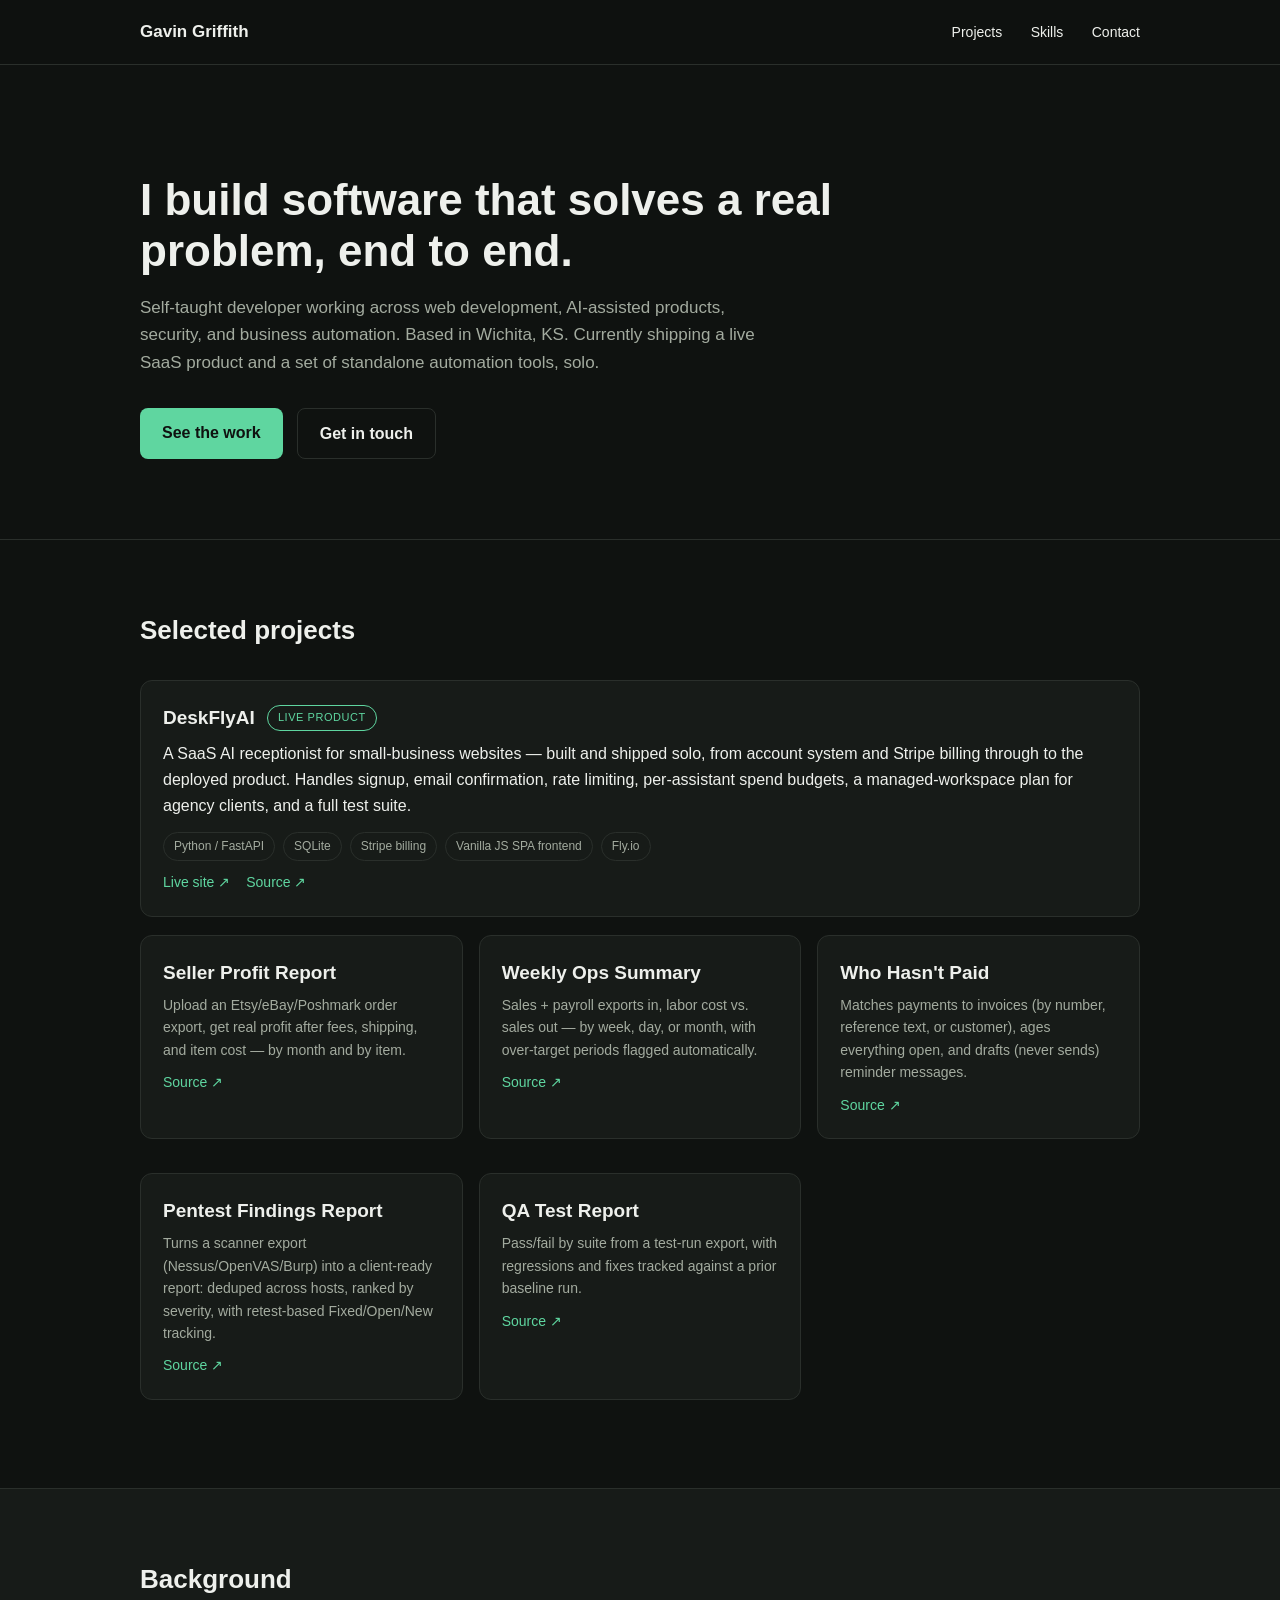
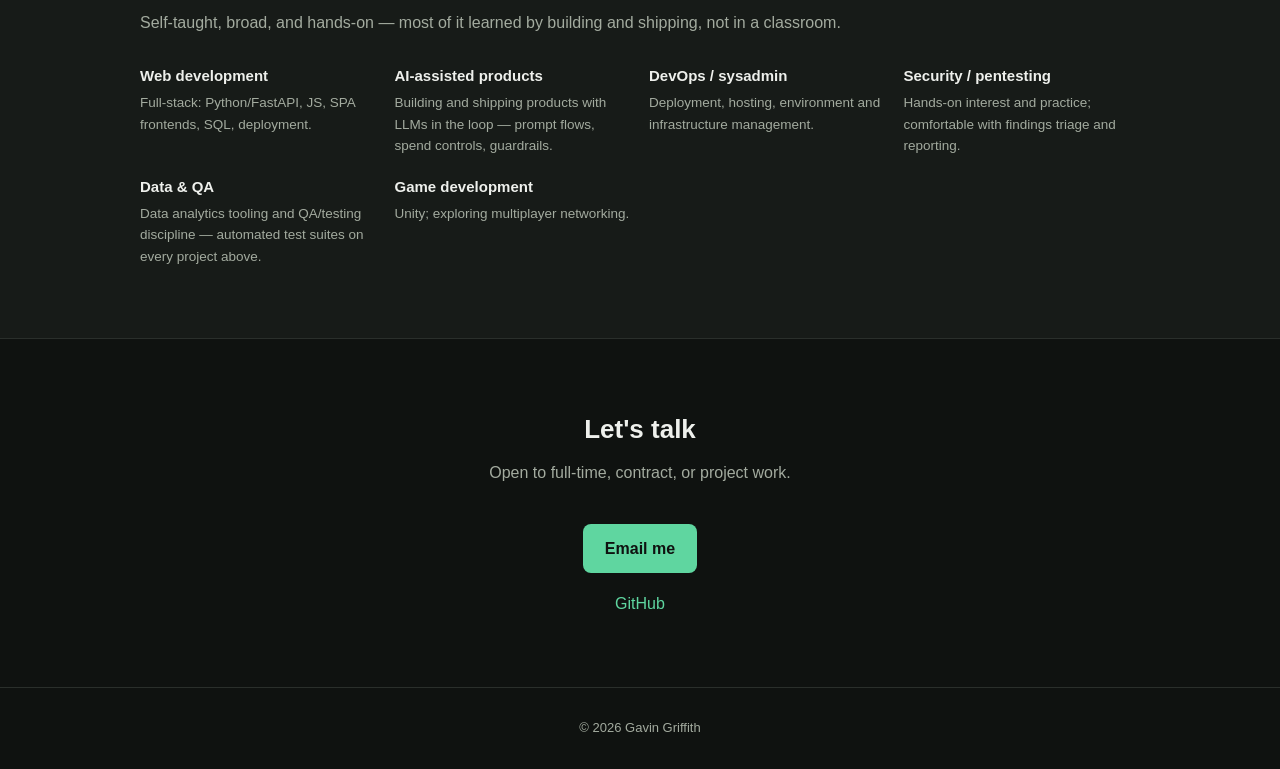
==== index.html @ de85bb3a "Portfolio site: DeskFlyAI + the five standalone tools Co-Authored-By: Claude Sonnet 5 <noreply@anthr" ====
<!doctype html>
<html lang="en">
<head>
<meta charset="utf-8">
<meta name="viewport" content="width=device-width, initial-scale=1">
<title>Gavin Griffith — Software Developer</title>
<meta name="description" content="Self-taught software developer: web, AI-assisted products, security, and automation tooling.">
<link rel="stylesheet" href="style.css">
</head>
<body>
<header class="site-header">
  <div class="wrap">
    <span class="logo">Gavin Griffith</span>
    <nav>
      <a href="#projects">Projects</a>
      <a href="#skills">Skills</a>
      <a href="#contact">Contact</a>
    </nav>
  </div>
</header>

<section class="hero">
  <div class="wrap">
    <h1>I build software that solves a real problem, end to end.</h1>
    <p class="lede">Self-taught developer working across web development, AI-assisted products, security, and
      business automation. Based in Wichita, KS. Currently shipping a live SaaS product and a set of
      standalone automation tools, solo.</p>
    <div class="cta-row">
      <a class="btn" href="#projects">See the work</a>
      <a class="btn btn-outline" href="#contact">Get in touch</a>
    </div>
  </div>
</section>

<section id="projects" class="section">
  <div class="wrap">
    <h2>Selected projects</h2>

    <article class="project featured">
      <div class="project-head">
        <h3>DeskFlyAI</h3>
        <span class="tag">Live product</span>
      </div>
      <p>A SaaS AI receptionist for small-business websites — built and shipped solo, from account system
        and Stripe billing through to the deployed product. Handles signup, email confirmation, rate
        limiting, per-assistant spend budgets, a managed-workspace plan for agency clients, and a full
        test suite.</p>
      <ul class="stack">
        <li>Python / FastAPI</li><li>SQLite</li><li>Stripe billing</li><li>Vanilla JS SPA frontend</li><li>Fly.io</li>
      </ul>
      <div class="links">
        <a href="https://deskflyai.com" target="_blank" rel="noopener">Live site ↗</a>
        <a href="https://github.com/darth-hash5474/deskflyai" target="_blank" rel="noopener">Source ↗</a>
      </div>
    </article>

    <div class="project-grid">
      <article class="project">
        <h3>Seller Profit Report</h3>
        <p>Upload an Etsy/eBay/Poshmark order export, get real profit after fees, shipping, and item cost —
          by month and by item.</p>
        <div class="links"><a href="https://github.com/darth-hash5474/seller-profit" target="_blank" rel="noopener">Source ↗</a></div>
      </article>
      <article class="project">
        <h3>Weekly Ops Summary</h3>
        <p>Sales + payroll exports in, labor cost vs. sales out — by week, day, or month, with over-target
          periods flagged automatically.</p>
        <div class="links"><a href="https://github.com/darth-hash5474/labor-vs-sales" target="_blank" rel="noopener">Source ↗</a></div>
      </article>
      <article class="project">
        <h3>Who Hasn't Paid</h3>
        <p>Matches payments to invoices (by number, reference text, or customer), ages everything open, and
          drafts (never sends) reminder messages.</p>
        <div class="links"><a href="https://github.com/darth-hash5474/unpaid-invoices" target="_blank" rel="noopener">Source ↗</a></div>
      </article>
      <article class="project">
        <h3>Pentest Findings Report</h3>
        <p>Turns a scanner export (Nessus/OpenVAS/Burp) into a client-ready report: deduped across hosts,
          ranked by severity, with retest-based Fixed/Open/New tracking.</p>
        <div class="links"><a href="https://github.com/darth-hash5474/pentest-report" target="_blank" rel="noopener">Source ↗</a></div>
      </article>
      <article class="project">
        <h3>QA Test Report</h3>
        <p>Pass/fail by suite from a test-run export, with regressions and fixes tracked against a prior
          baseline run.</p>
        <div class="links"><a href="https://github.com/darth-hash5474/qa-test" target="_blank" rel="noopener">Source ↗</a></div>
      </article>
    </div>
  </div>
</section>

<section id="skills" class="section alt">
  <div class="wrap">
    <h2>Background</h2>
    <p class="muted">Self-taught, broad, and hands-on — most of it learned by building and shipping, not
      in a classroom.</p>
    <div class="skill-grid">
      <div class="skill"><h4>Web development</h4><p>Full-stack: Python/FastAPI, JS, SPA frontends, SQL, deployment.</p></div>
      <div class="skill"><h4>AI-assisted products</h4><p>Building and shipping products with LLMs in the loop — prompt flows, spend controls, guardrails.</p></div>
      <div class="skill"><h4>DevOps / sysadmin</h4><p>Deployment, hosting, environment and infrastructure management.</p></div>
      <div class="skill"><h4>Security / pentesting</h4><p>Hands-on interest and practice; comfortable with findings triage and reporting.</p></div>
      <div class="skill"><h4>Data & QA</h4><p>Data analytics tooling and QA/testing discipline — automated test suites on every project above.</p></div>
      <div class="skill"><h4>Game development</h4><p>Unity; exploring multiplayer networking.</p></div>
    </div>
  </div>
</section>

<section id="contact" class="section">
  <div class="wrap center">
    <h2>Let's talk</h2>
    <p class="muted">Open to full-time, contract, or project work.</p>
    <a class="btn" href="mailto:gavingriffith212@gmail.com">Email me</a>
    <p class="social"><a href="https://github.com/darth-hash5474" target="_blank" rel="noopener">GitHub</a></p>
  </div>
</section>

<footer class="site-footer"><div class="wrap">© <span id="year"></span> Gavin Griffith</div></footer>
<script>document.getElementById("year").textContent = new Date().getFullYear();</script>
</body>
</html>
---- style.css ----
:root{--bg:#0f1210;--panel:#171b18;--ink:#eef0ec;--sub:#a3ab9f;--line:#2a2f2b;--accent:#5fd6a0;}
*{box-sizing:border-box;margin:0;padding:0}
body{background:var(--bg);color:var(--ink);font:16px/1.6 -apple-system,BlinkMacSystemFont,"Segoe UI",Roboto,Helvetica,Arial,sans-serif}
.wrap{max-width:1040px;margin:0 auto;padding:0 20px}
a{color:var(--accent);text-decoration:none}
a:hover{text-decoration:underline}
.site-header{position:sticky;top:0;background:rgba(15,18,16,.9);backdrop-filter:blur(6px);border-bottom:1px solid var(--line);z-index:10}
.site-header .wrap{display:flex;align-items:center;justify-content:space-between;height:64px}
.logo{font-weight:700;font-size:17px}
nav a{color:var(--ink);margin-left:24px;font-size:14px}
.hero{padding:110px 0 80px;text-align:left;border-bottom:1px solid var(--line)}
.hero h1{font-size:clamp(28px,5vw,44px);font-weight:800;max-width:760px;line-height:1.15}
.hero .lede{color:var(--sub);max-width:620px;margin-top:18px;font-size:17px}
.cta-row{margin-top:32px;display:flex;gap:14px;flex-wrap:wrap}
.btn{display:inline-block;background:var(--accent);color:#0f1210;font-weight:700;padding:12px 22px;border-radius:8px}
.btn:hover{opacity:.9;text-decoration:none}
.btn-outline{background:transparent;border:1px solid var(--line);color:var(--ink)}
.section{padding:70px 0}
.section.alt{background:var(--panel);border-top:1px solid var(--line);border-bottom:1px solid var(--line)}
.section h2{font-size:26px;margin-bottom:10px}
.muted{color:var(--sub);margin-bottom:28px}
.project{background:var(--panel);border:1px solid var(--line);border-radius:12px;padding:22px;margin-bottom:18px}
.project.featured{margin-top:28px}
.project-head{display:flex;align-items:center;gap:12px;margin-bottom:8px}
.project h3{font-size:19px}
.tag{font-size:11px;text-transform:uppercase;letter-spacing:.05em;color:var(--accent);border:1px solid var(--accent);border-radius:999px;padding:3px 10px}
.stack{display:flex;flex-wrap:wrap;gap:8px;list-style:none;margin:14px 0 10px}
.stack li{font-size:12px;color:var(--sub);border:1px solid var(--line);border-radius:999px;padding:4px 10px}
.links{display:flex;gap:16px;margin-top:10px;font-size:14px}
.project-grid{display:grid;grid-template-columns:repeat(auto-fit,minmax(260px,1fr));gap:16px;margin-top:16px}
.project-grid .project p{color:var(--sub);font-size:14px;margin-top:6px}
.skill-grid{display:grid;grid-template-columns:repeat(auto-fit,minmax(220px,1fr));gap:18px}
.skill h4{font-size:15px;margin-bottom:4px}
.skill p{color:var(--sub);font-size:13.5px}
.center{text-align:center}
.center .btn{margin-top:10px}
.social{margin-top:18px;color:var(--sub)}
.site-footer{padding:30px 0;color:var(--sub);font-size:13px;text-align:center;border-top:1px solid var(--line)}
@media (max-width:600px){ nav a{margin-left:14px;font-size:13px} .hero{padding:90px 0 60px} }
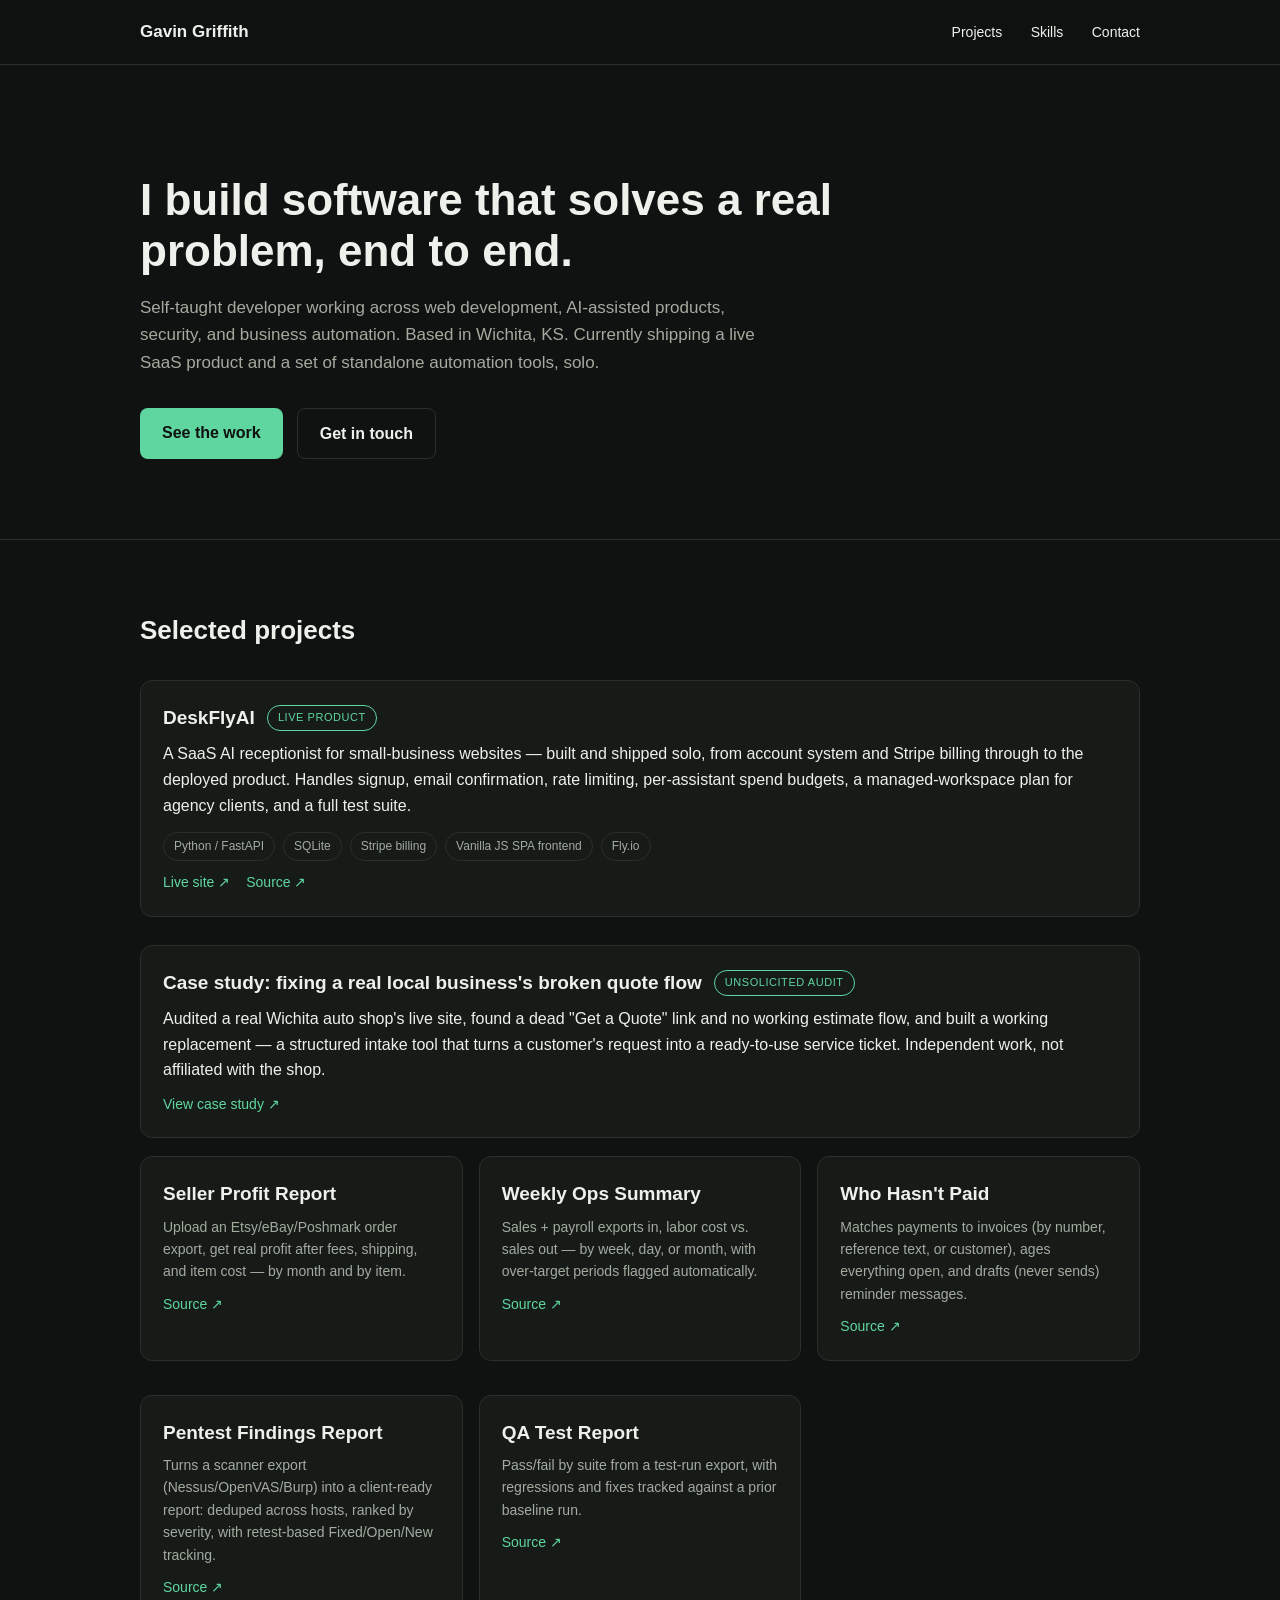
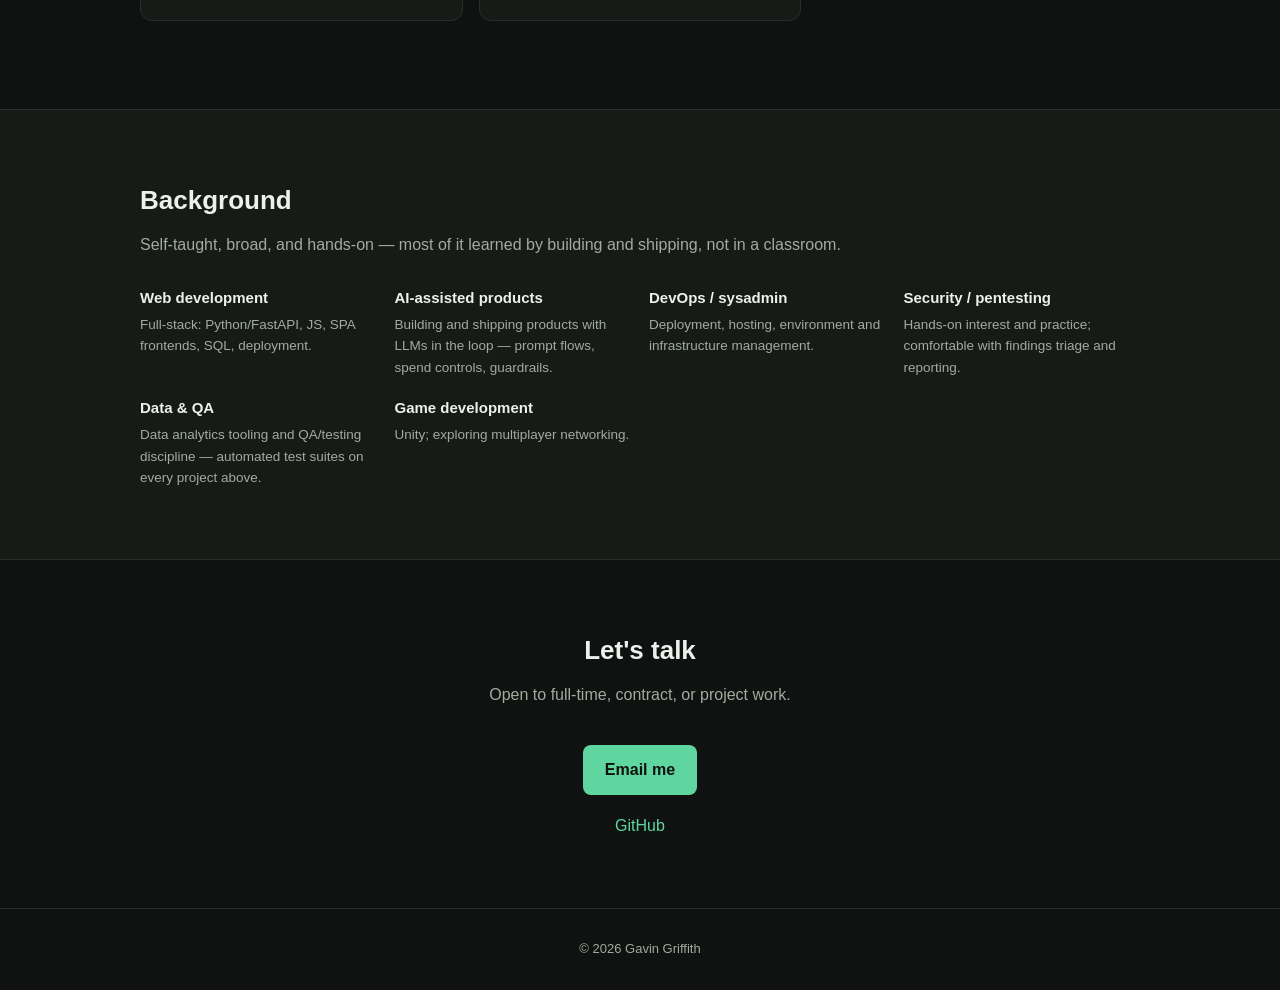
==== commit a4f07eb3: "Add case study: fixing a broken quote-request flow for a real local shop Co-Authored-By: Claude Sonn" ====
--- a/index.html
+++ b/index.html
@@ -51,6 +51,19 @@
       <div class="links">
         <a href="https://deskflyai.com" target="_blank" rel="noopener">Live site ↗</a>
         <a href="https://github.com/darth-hash5474/deskflyai" target="_blank" rel="noopener">Source ↗</a>
+      </div>
+    </article>
+
+    <article class="project featured">
+      <div class="project-head">
+        <h3>Case study: fixing a real local business's broken quote flow</h3>
+        <span class="tag">Unsolicited audit</span>
+      </div>
+      <p>Audited a real Wichita auto shop's live site, found a dead "Get a Quote" link and no working
+        estimate flow, and built a working replacement — a structured intake tool that turns a customer's
+        request into a ready-to-use service ticket. Independent work, not affiliated with the shop.</p>
+      <div class="links">
+        <a href="case-studies/the-garage/" target="_blank" rel="noopener">View case study ↗</a>
       </div>
     </article>
 
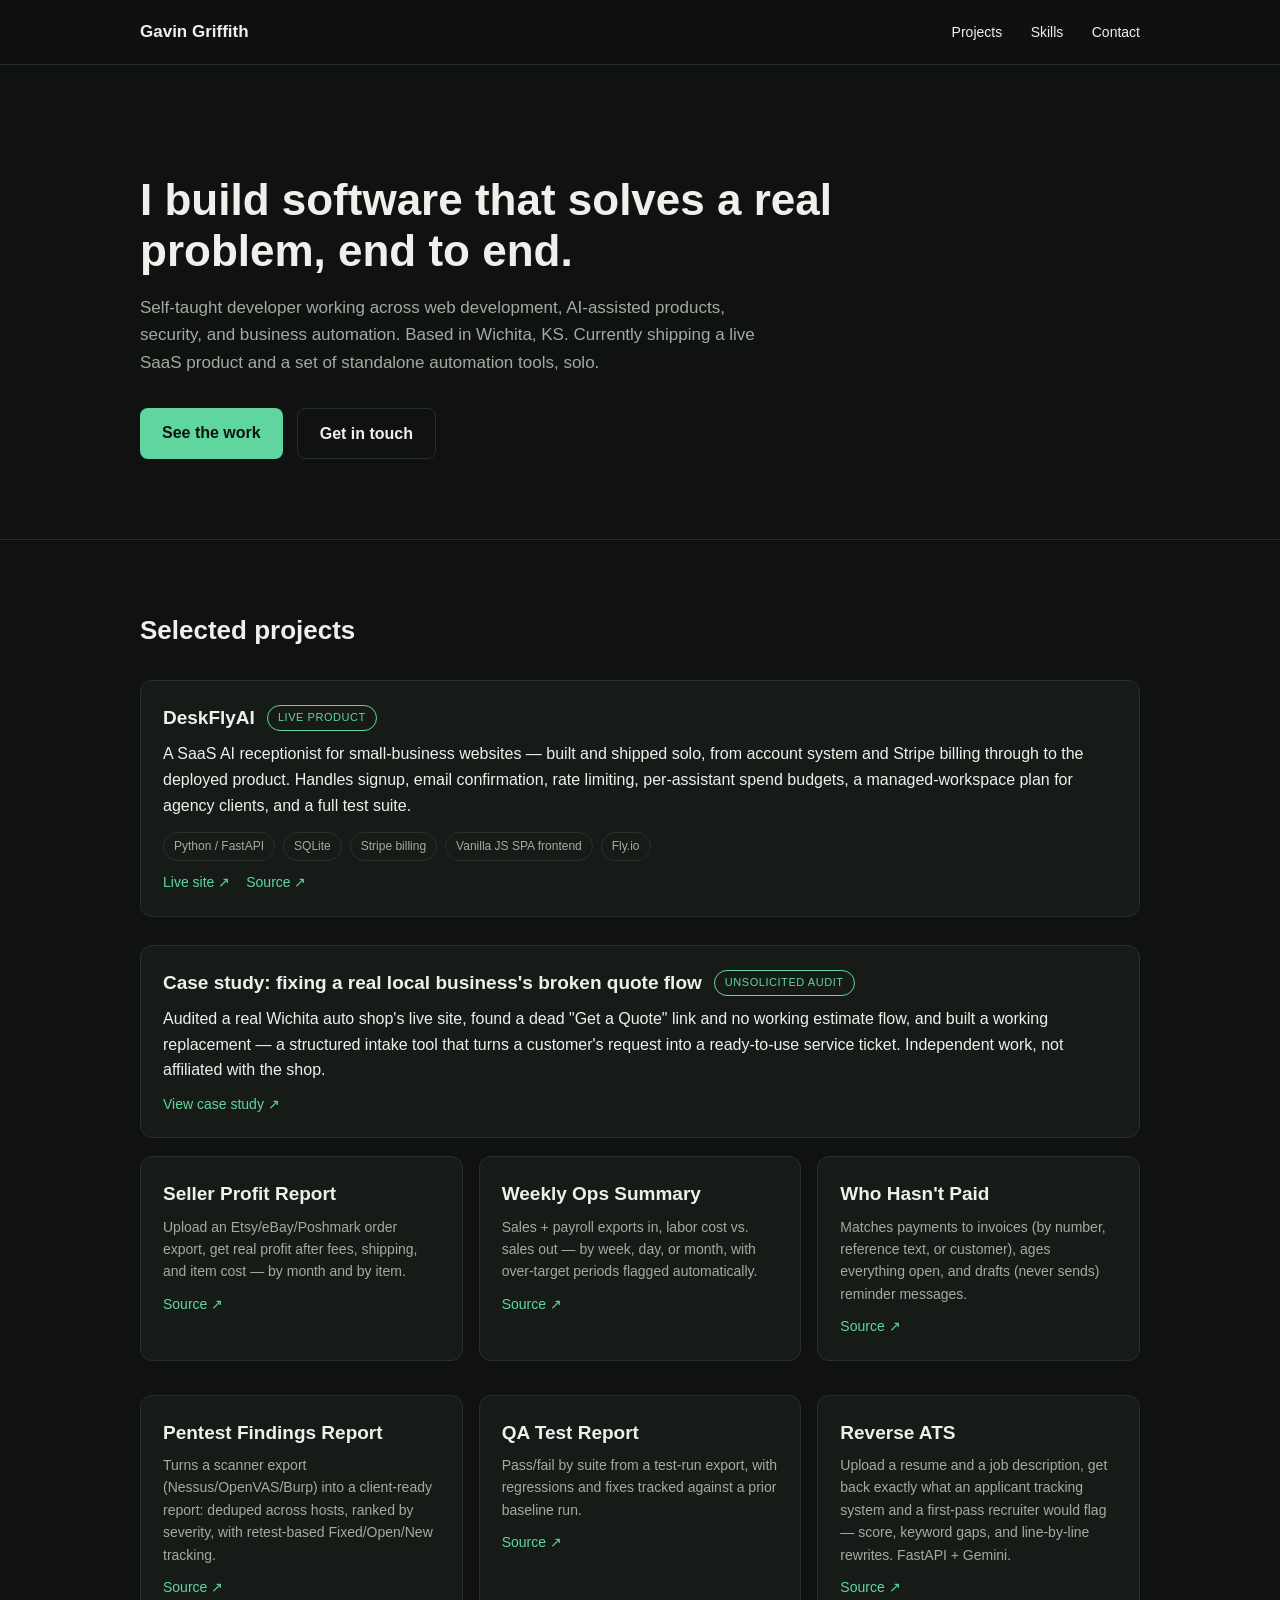
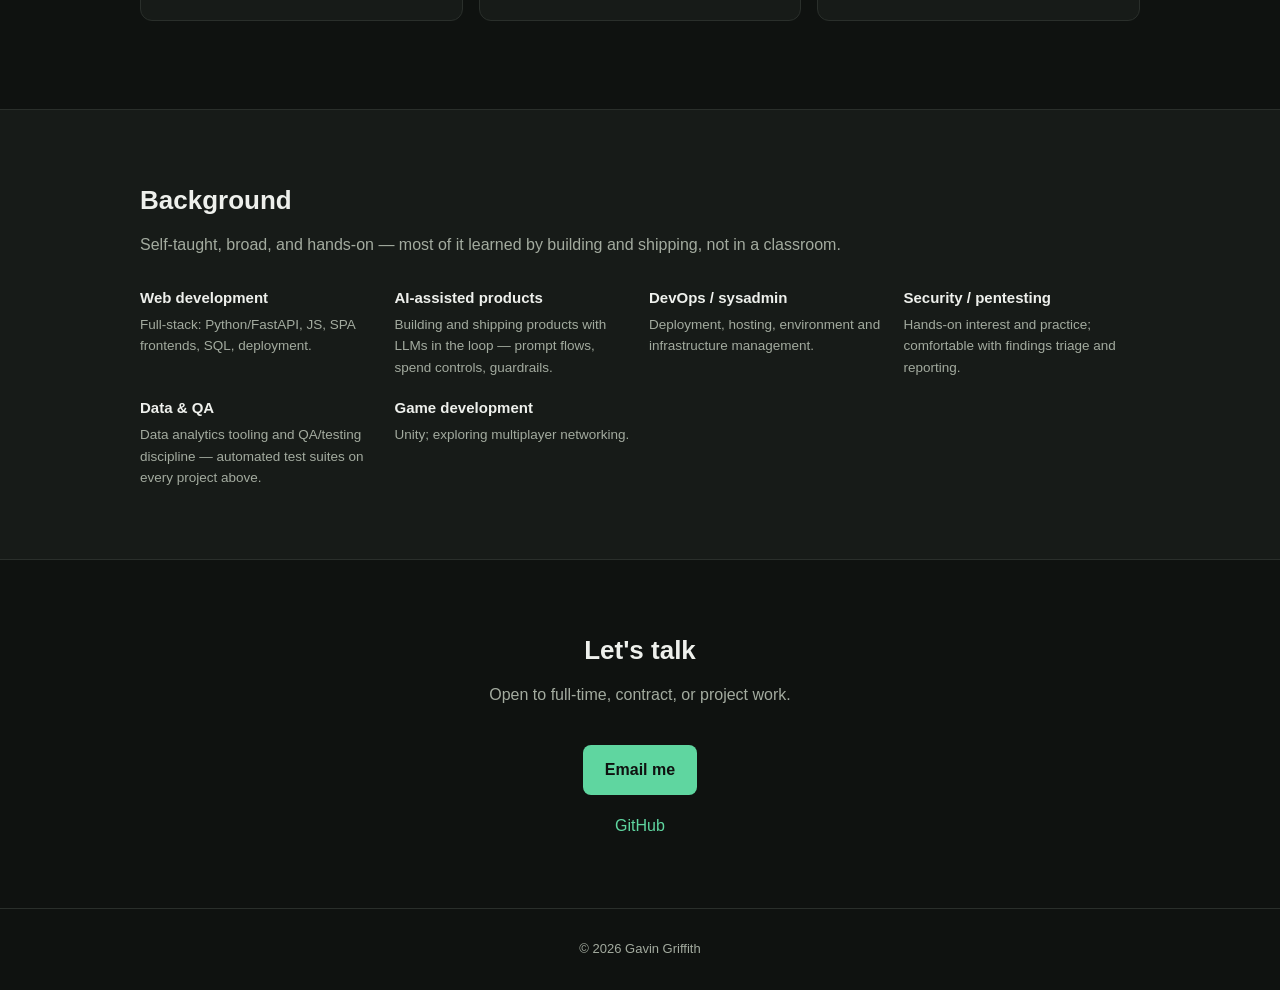
==== commit deca272b: "Add Reverse ATS to portfolio projects Co-Authored-By: Claude Sonnet 5 <noreply@anthropic.com> Claude" ====
--- a/index.html
+++ b/index.html
@@ -98,6 +98,12 @@
           baseline run.</p>
         <div class="links"><a href="https://github.com/darth-hash5474/qa-test" target="_blank" rel="noopener">Source ↗</a></div>
       </article>
+      <article class="project">
+        <h3>Reverse ATS</h3>
+        <p>Upload a resume and a job description, get back exactly what an applicant tracking system and a
+          first-pass recruiter would flag — score, keyword gaps, and line-by-line rewrites. FastAPI + Gemini.</p>
+        <div class="links"><a href="https://github.com/darth-hash5474/reverse-ats" target="_blank" rel="noopener">Source ↗</a></div>
+      </article>
     </div>
   </div>
 </section>
